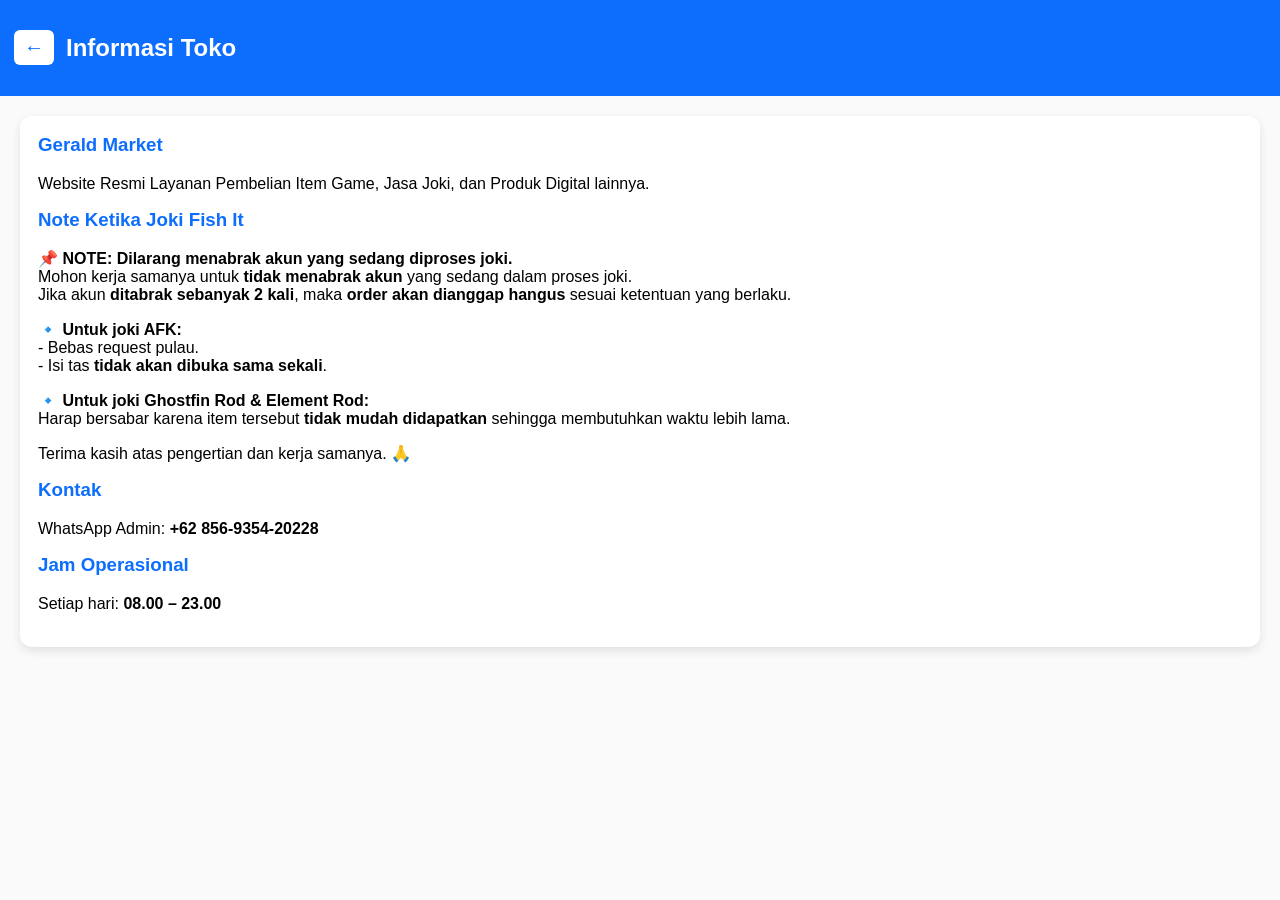
==== informasi.html @ aa1a1b5d "Add files via upload" ====
<!DOCTYPE html>
<html lang="id">
<head>
<meta charset="UTF-8">
<meta name="viewport" content="width=device-width, initial-scale=1.0">
<title>Informasi Toko - Gerald Market</title>

<style>
body {
  font-family: Arial, sans-serif;
  margin: 0;
  background: #fafafa;
}

.topbar {
  background: #0d6efd;
  color: white;
  padding: 14px;
  display: flex;
  align-items: center;
}

.backBtn {
  font-size: 20px;
  padding: 6px 10px;
  background: white;
  color: #0d6efd;
  border: none;
  border-radius: 6px;
  margin-right: 12px;
  cursor: pointer;
}

.container {
  padding: 20px;
}

.box {
  background: white;
  border-radius: 12px;
  padding: 18px;
  box-shadow: 0 4px 10px rgba(0,0,0,0.1);
}

h3 {
  margin-top: 0;
  color: #0d6efd;
}
</style>
</head>

<body>

<div class="topbar">
  <button class="backBtn" onclick="window.location.href='index.html'">←</button>
  <h2>Informasi Toko</h2>
</div>

<div class="container">
  <div class="box">
    <h3>Gerald Market</h3>
    <p>Website Resmi Layanan Pembelian Item Game, Jasa Joki, dan Produk Digital lainnya.</p>

    <h3>Note Ketika Joki Fish It</h3>
<p>
📌 <b>NOTE: Dilarang menabrak akun yang sedang diproses joki.</b><br>
Mohon kerja samanya untuk <b>tidak menabrak akun</b> yang sedang dalam proses joki.<br>
Jika akun <b>ditabrak sebanyak 2 kali</b>, maka <b>order akan dianggap hangus</b> sesuai ketentuan yang berlaku.
</p>

<p>
🔹 <b>Untuk joki AFK:</b><br>
- Bebas request pulau.<br>
- Isi tas <b>tidak akan dibuka sama sekali</b>.
</p>

<p>
🔹 <b>Untuk joki Ghostfin Rod & Element Rod:</b><br>
Harap bersabar karena item tersebut <b>tidak mudah didapatkan</b> sehingga membutuhkan waktu lebih lama.
</p>

<p>
Terima kasih atas pengertian dan kerja samanya. 🙏
</p>
    
    <h3>Kontak</h3>
    <p>WhatsApp Admin: <b>+62 856-9354-20228</b></p>

    <h3>Jam Operasional</h3>
    <p>Setiap hari: <b>08.00 – 23.00</b></p>
  </div>
</div>

</body>
</html>
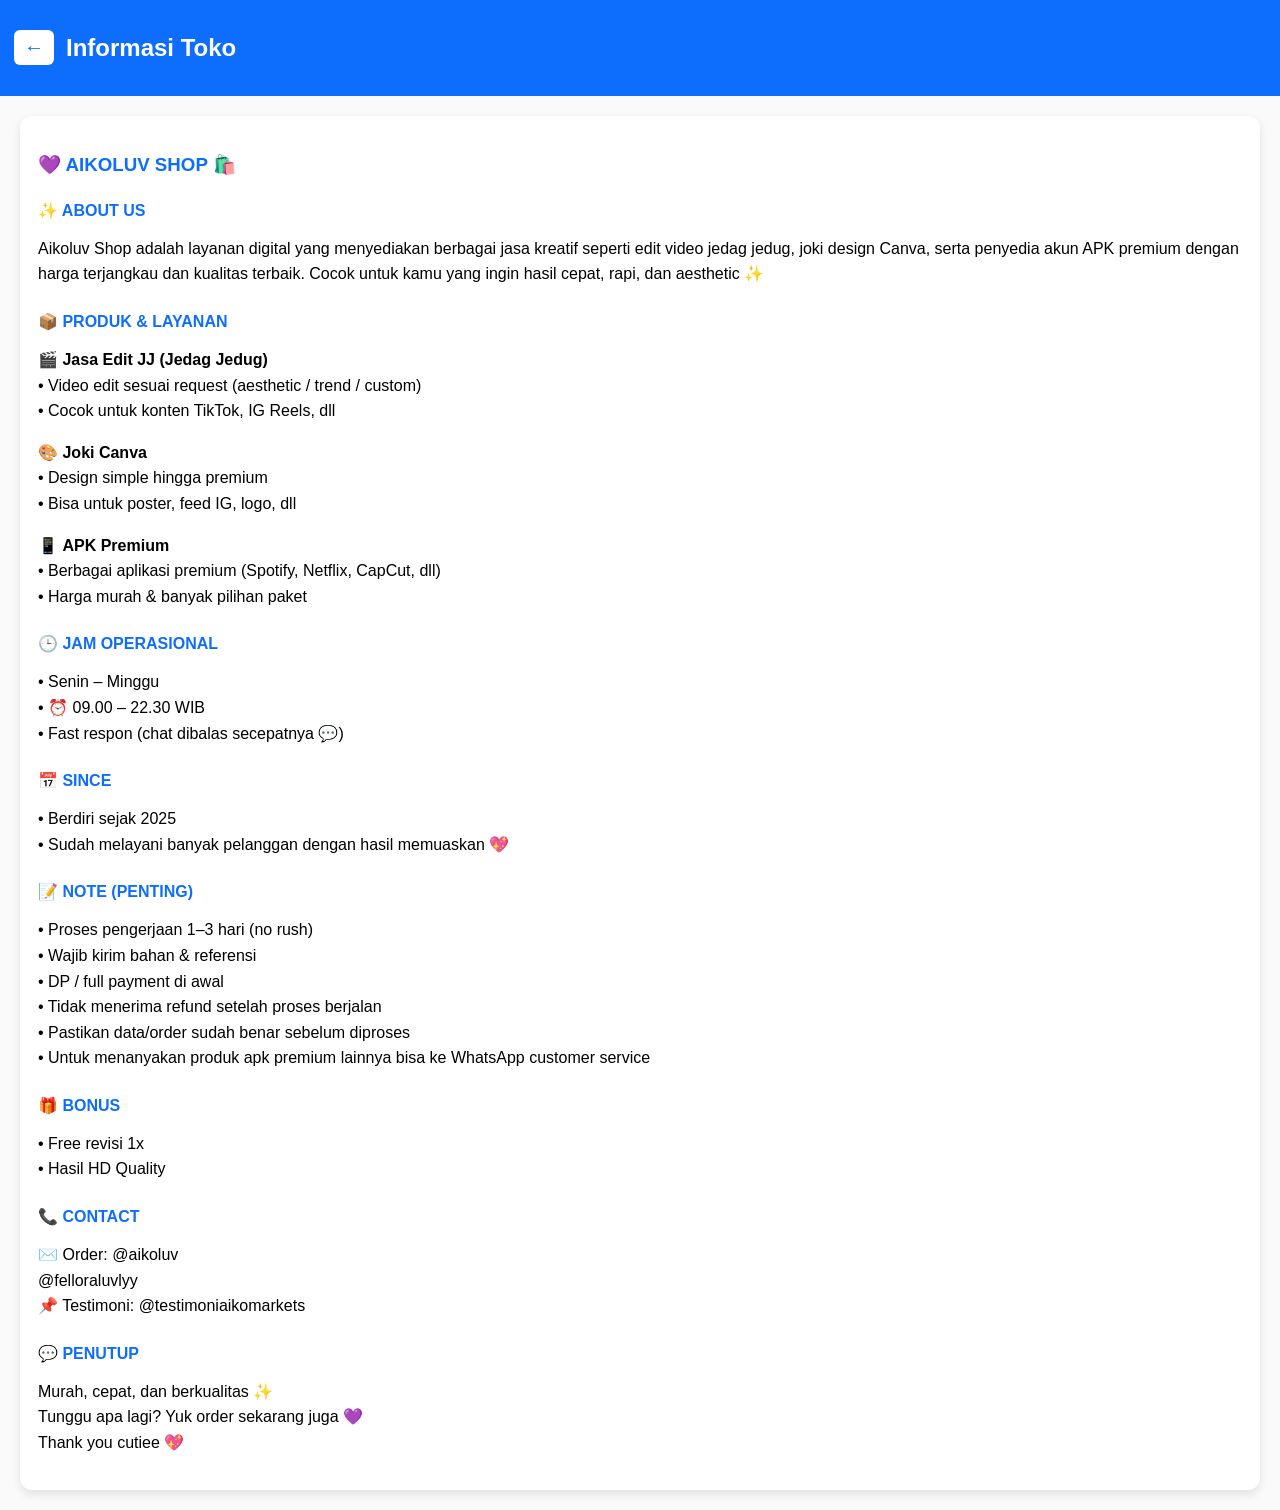
==== commit 081f23d2: "Update informasi.html" ====
--- a/informasi.html
+++ b/informasi.html
@@ -3,7 +3,7 @@
 <head>
 <meta charset="UTF-8">
 <meta name="viewport" content="width=device-width, initial-scale=1.0">
-<title>Informasi Toko - Gerald Market</title>
+<title>Informasi Toko Aiko-Market</title>
 
 <style>
 body {
@@ -43,7 +43,17 @@
 }
 
 h3 {
-  margin-top: 0;
+  margin-top: 20px;
+  color: #0d6efd;
+}
+
+p {
+  line-height: 1.6;
+}
+
+.section-title {
+  margin-top: 25px;
+  font-weight: bold;
   color: #0d6efd;
 }
 </style>
@@ -58,38 +68,80 @@
 
 <div class="container">
   <div class="box">
-    <h3>Gerald Market</h3>
-    <p>Website Resmi Layanan Pembelian Item Game, Jasa Joki, dan Produk Digital lainnya.</p>
 
-    <h3>Note Ketika Joki Fish It</h3>
-<p>
-📌 <b>NOTE: Dilarang menabrak akun yang sedang diproses joki.</b><br>
-Mohon kerja samanya untuk <b>tidak menabrak akun</b> yang sedang dalam proses joki.<br>
-Jika akun <b>ditabrak sebanyak 2 kali</b>, maka <b>order akan dianggap hangus</b> sesuai ketentuan yang berlaku.
-</p>
+    <h3>💜 AIKOLUV SHOP 🛍️</h3>
 
-<p>
-🔹 <b>Untuk joki AFK:</b><br>
-- Bebas request pulau.<br>
-- Isi tas <b>tidak akan dibuka sama sekali</b>.
-</p>
+    <div class="section-title">✨ ABOUT US</div>
+    <p>
+      Aikoluv Shop adalah layanan digital yang menyediakan berbagai jasa kreatif seperti edit video jedag jedug,
+      joki design Canva, serta penyedia akun APK premium dengan harga terjangkau dan kualitas terbaik.
+      Cocok untuk kamu yang ingin hasil cepat, rapi, dan aesthetic ✨
+    </p>
 
-<p>
-🔹 <b>Untuk joki Ghostfin Rod & Element Rod:</b><br>
-Harap bersabar karena item tersebut <b>tidak mudah didapatkan</b> sehingga membutuhkan waktu lebih lama.
-</p>
+    <div class="section-title">📦 PRODUK & LAYANAN</div>
+    <p>
+      🎬 <b>Jasa Edit JJ (Jedag Jedug)</b><br>
+      • Video edit sesuai request (aesthetic / trend / custom)<br>
+      • Cocok untuk konten TikTok, IG Reels, dll
+    </p>
 
-<p>
-Terima kasih atas pengertian dan kerja samanya. 🙏
-</p>
-    
-    <h3>Kontak</h3>
-    <p>WhatsApp Admin: <b>+62 856-9354-20228</b></p>
+    <p>
+      🎨 <b>Joki Canva</b><br>
+      • Design simple hingga premium<br>
+      • Bisa untuk poster, feed IG, logo, dll
+    </p>
 
-    <h3>Jam Operasional</h3>
-    <p>Setiap hari: <b>08.00 – 23.00</b></p>
+    <p>
+      📱 <b>APK Premium</b><br>
+      • Berbagai aplikasi premium (Spotify, Netflix, CapCut, dll)<br>
+      • Harga murah & banyak pilihan paket
+    </p>
+
+    <div class="section-title">🕒 JAM OPERASIONAL</div>
+    <p>
+      • Senin – Minggu<br>
+      • ⏰ 09.00 – 22.30 WIB<br>
+      • Fast respon (chat dibalas secepatnya 💬)
+    </p>
+
+    <div class="section-title">📅 SINCE</div>
+    <p>
+      • Berdiri sejak 2025<br>
+      • Sudah melayani banyak pelanggan dengan hasil memuaskan 💖
+    </p>
+
+    <div class="section-title">📝 NOTE (PENTING)</div>
+    <p>
+      • Proses pengerjaan 1–3 hari (no rush)<br>
+      • Wajib kirim bahan & referensi<br>
+      • DP / full payment di awal<br>
+      • Tidak menerima refund setelah proses berjalan<br>
+      • Pastikan data/order sudah benar sebelum diproses<br>
+      • Untuk menanyakan produk apk premium lainnya bisa ke WhatsApp customer service
+    </p>
+
+    <div class="section-title">🎁 BONUS</div>
+    <p>
+      • Free revisi 1x<br>
+      • Hasil HD Quality
+    </p>
+
+    <div class="section-title">📞 CONTACT</div>
+    <p>
+      ✉️ Order: @aikoluv<br>
+      @felloraluvlyy<br>
+      📌 Testimoni: @testimoniaikomarkets
+    </p>
+
+    <div class="section-title">💬 PENUTUP</div>
+    <p>
+      Murah, cepat, dan berkualitas ✨<br>
+      Tunggu apa lagi? Yuk order sekarang juga 💜<br>
+      Thank you cutiee 💖
+    </p>
+
   </div>
 </div>
 
 </body>
-</html>
+      </html>
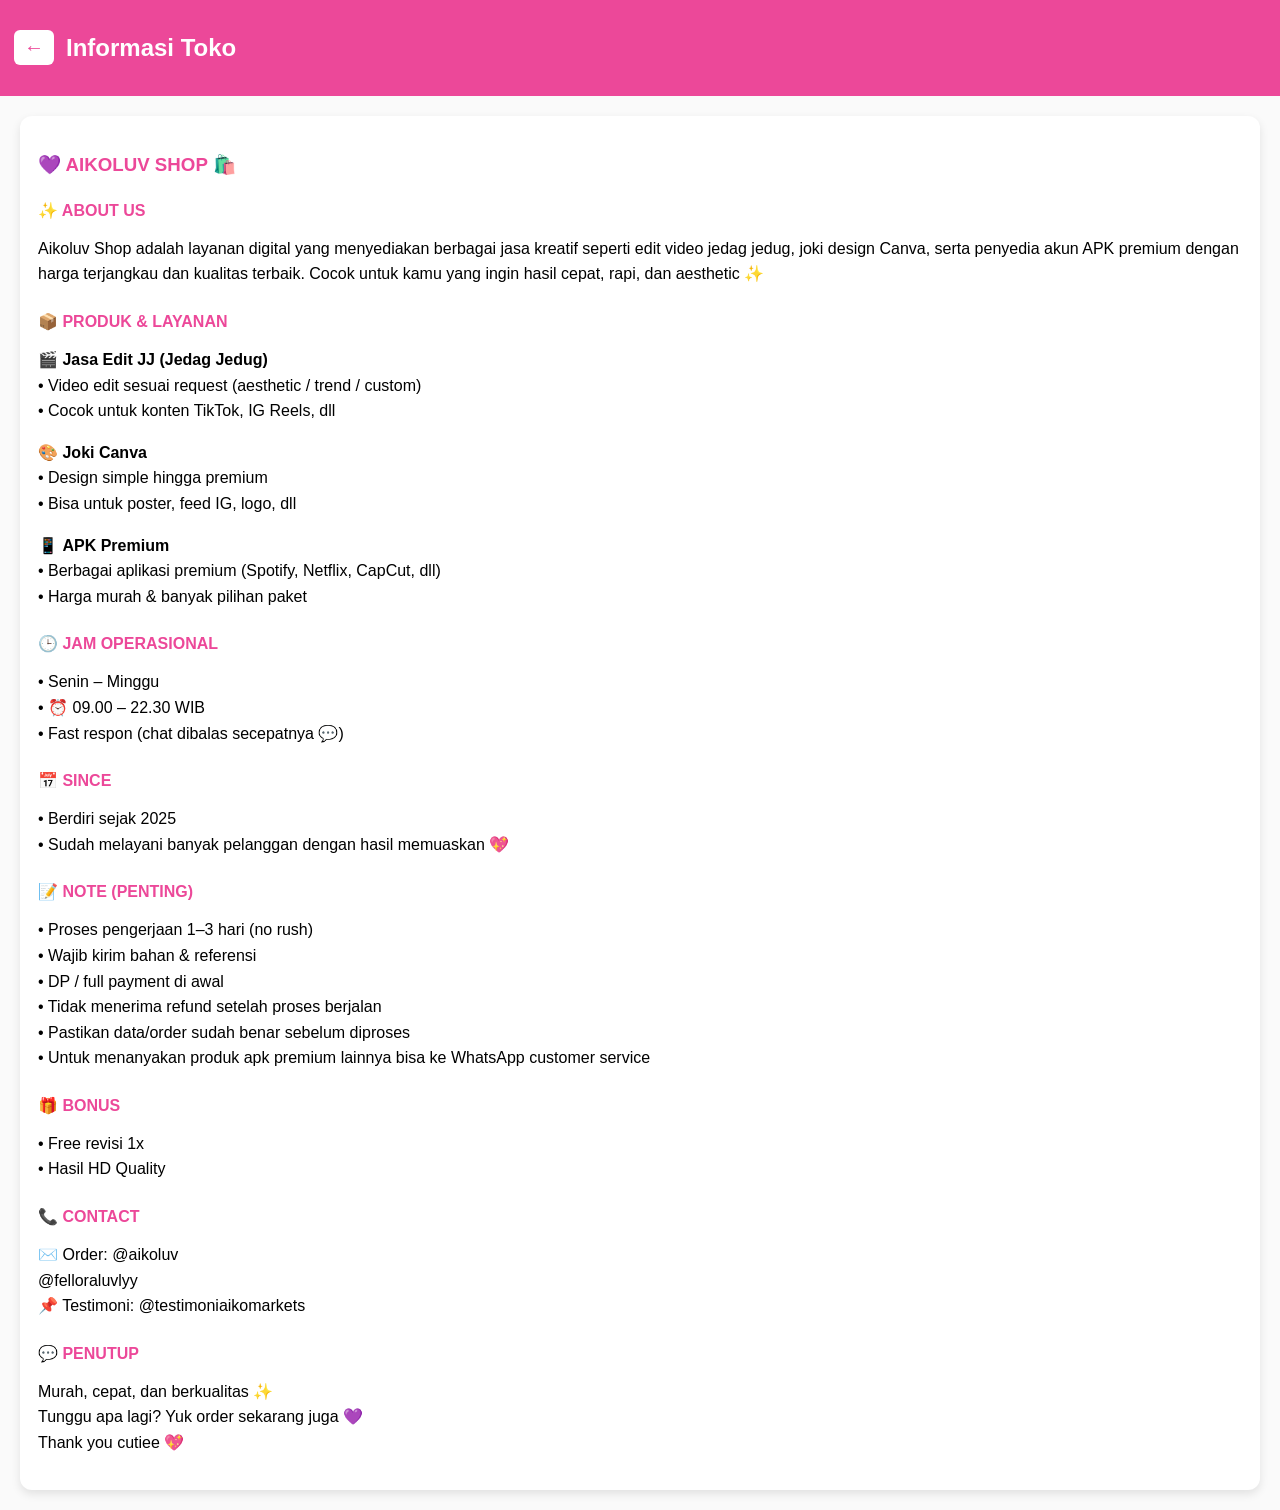
==== commit 26f1f809: "Update informasi.html" ====
--- a/informasi.html
+++ b/informasi.html
@@ -13,7 +13,7 @@
 }
 
 .topbar {
-  background: #0d6efd;
+  background: #EC4899;
   color: white;
   padding: 14px;
   display: flex;
@@ -24,7 +24,7 @@
   font-size: 20px;
   padding: 6px 10px;
   background: white;
-  color: #0d6efd;
+  color: #EC4899;
   border: none;
   border-radius: 6px;
   margin-right: 12px;
@@ -44,7 +44,7 @@
 
 h3 {
   margin-top: 20px;
-  color: #0d6efd;
+  color: #EC4899;
 }
 
 p {
@@ -54,7 +54,7 @@
 .section-title {
   margin-top: 25px;
   font-weight: bold;
-  color: #0d6efd;
+  color: #EC4899;
 }
 </style>
 </head>
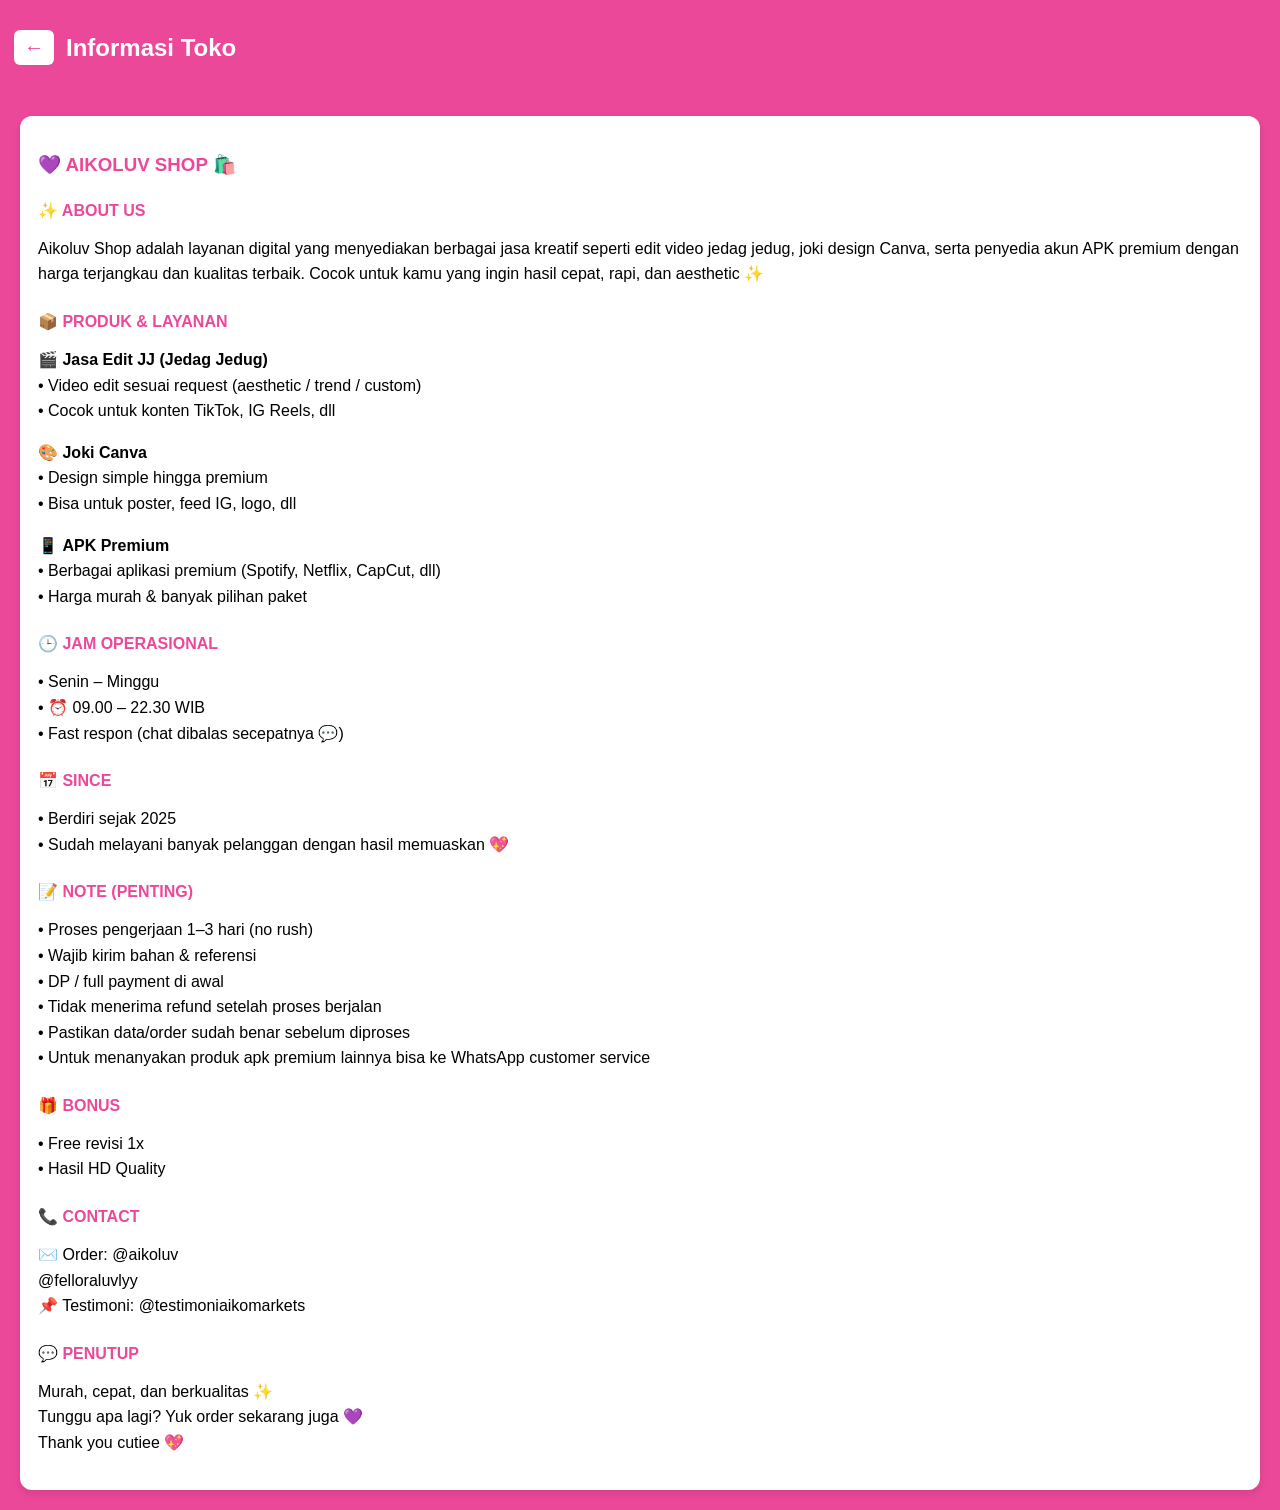
==== commit 03f4c7c0: "Update informasi.html" ====
--- a/informasi.html
+++ b/informasi.html
@@ -9,7 +9,7 @@
 body {
   font-family: Arial, sans-serif;
   margin: 0;
-  background: #fafafa;
+  background: #EC4899;
 }
 
 .topbar {
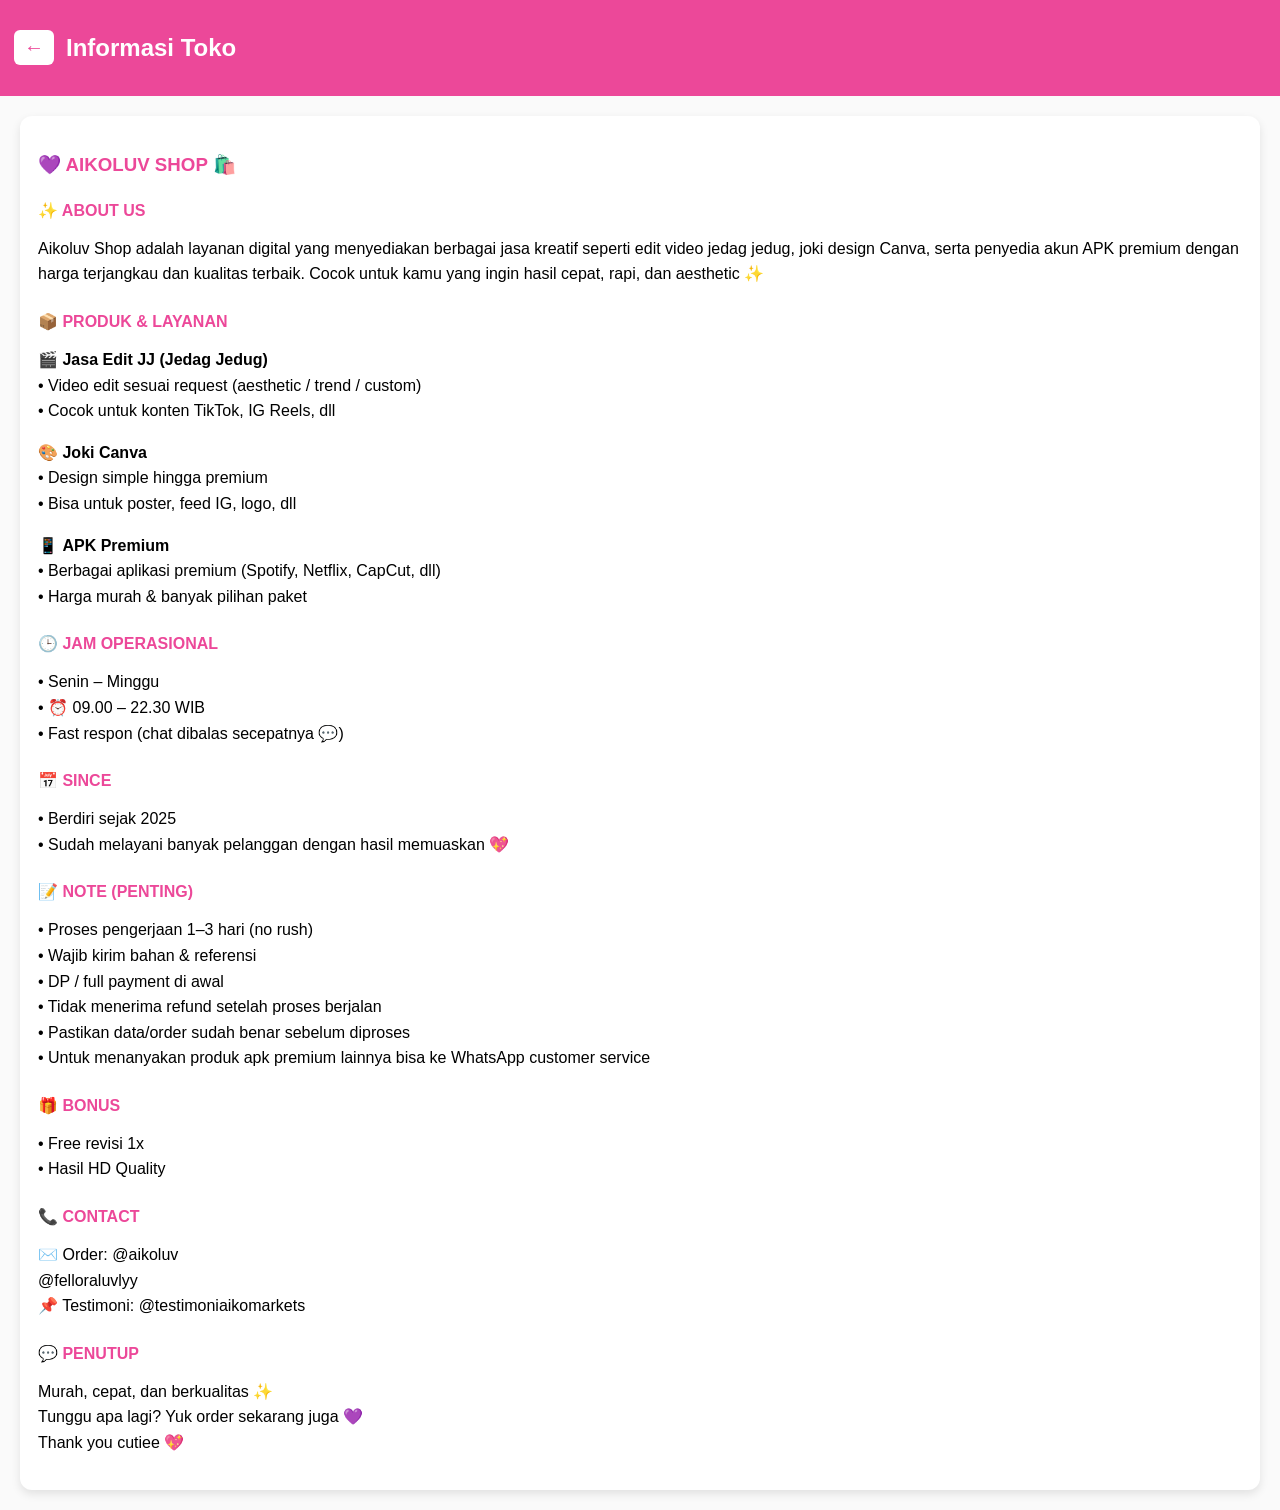
==== commit 154744f1: "Update informasi.html" ====
--- a/informasi.html
+++ b/informasi.html
@@ -9,7 +9,7 @@
 body {
   font-family: Arial, sans-serif;
   margin: 0;
-  background: #EC4899;
+  background: #fafafa;
 }
 
 .topbar {
